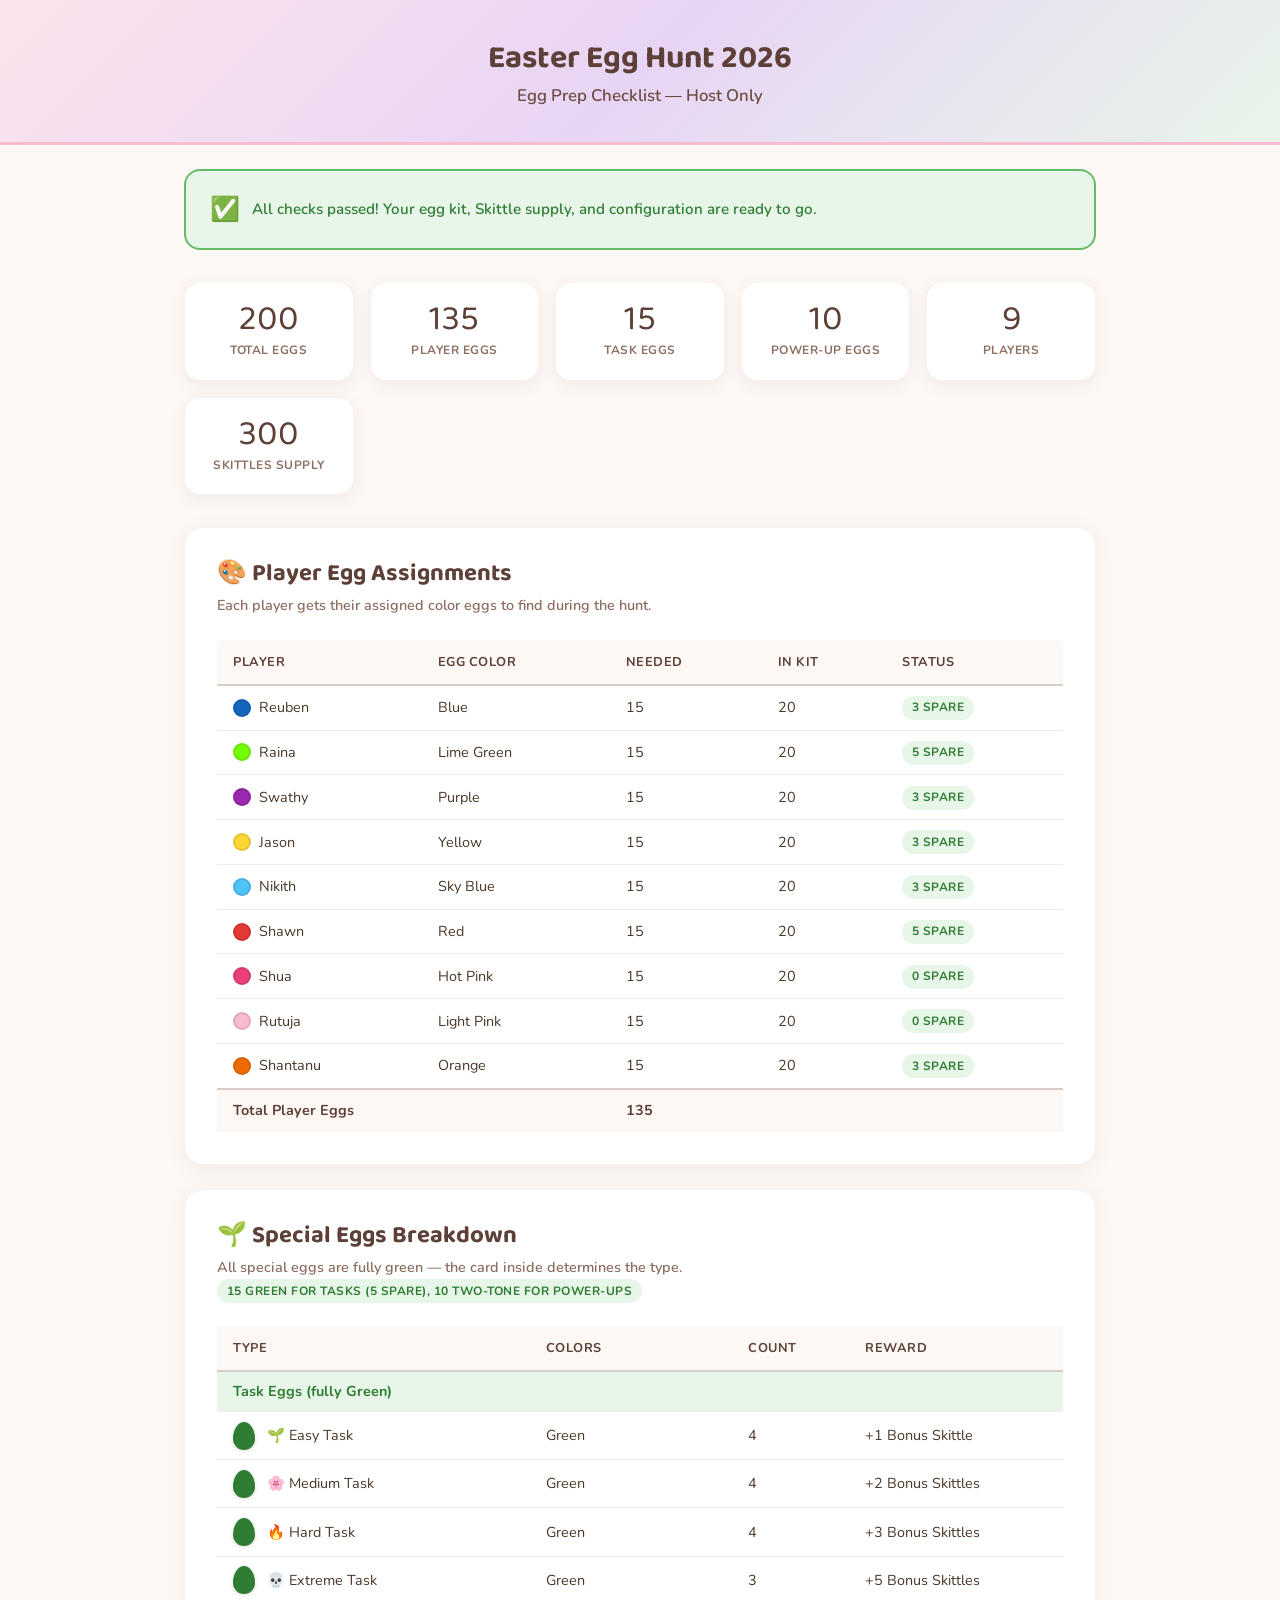
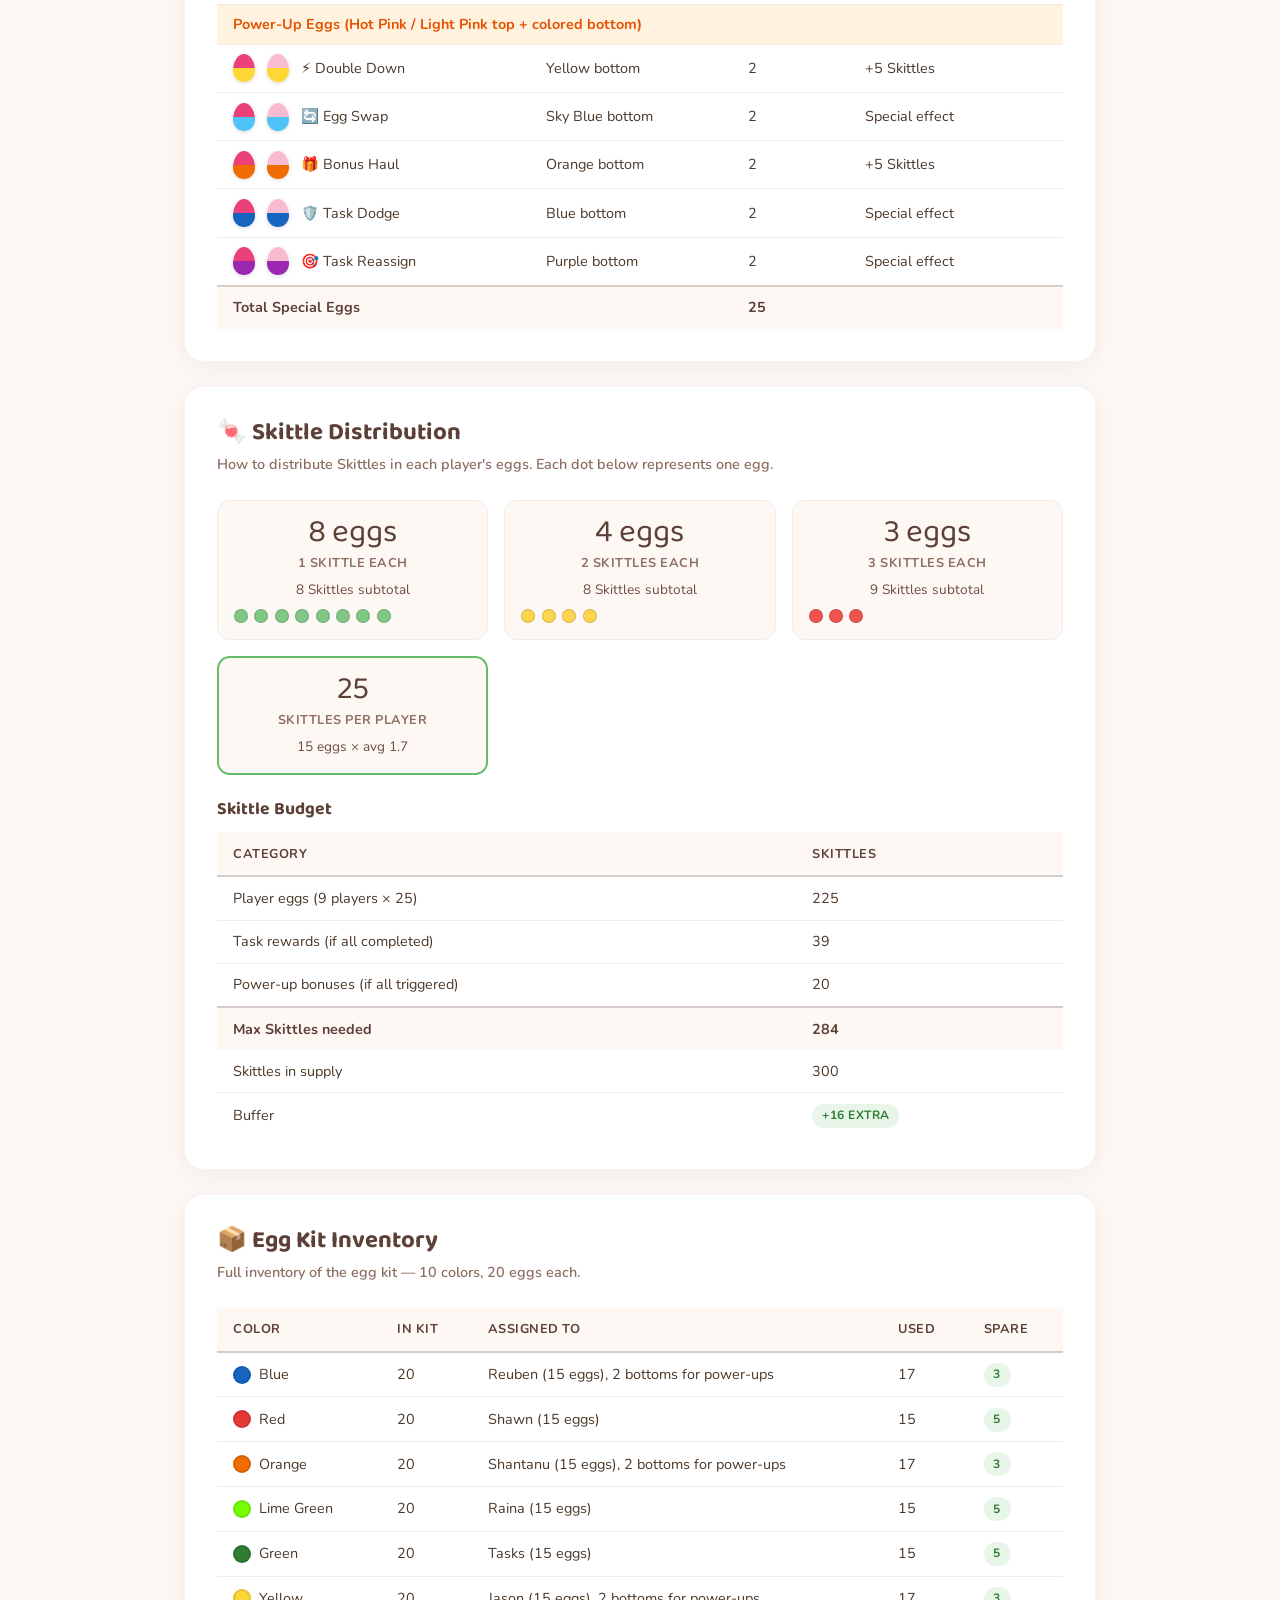
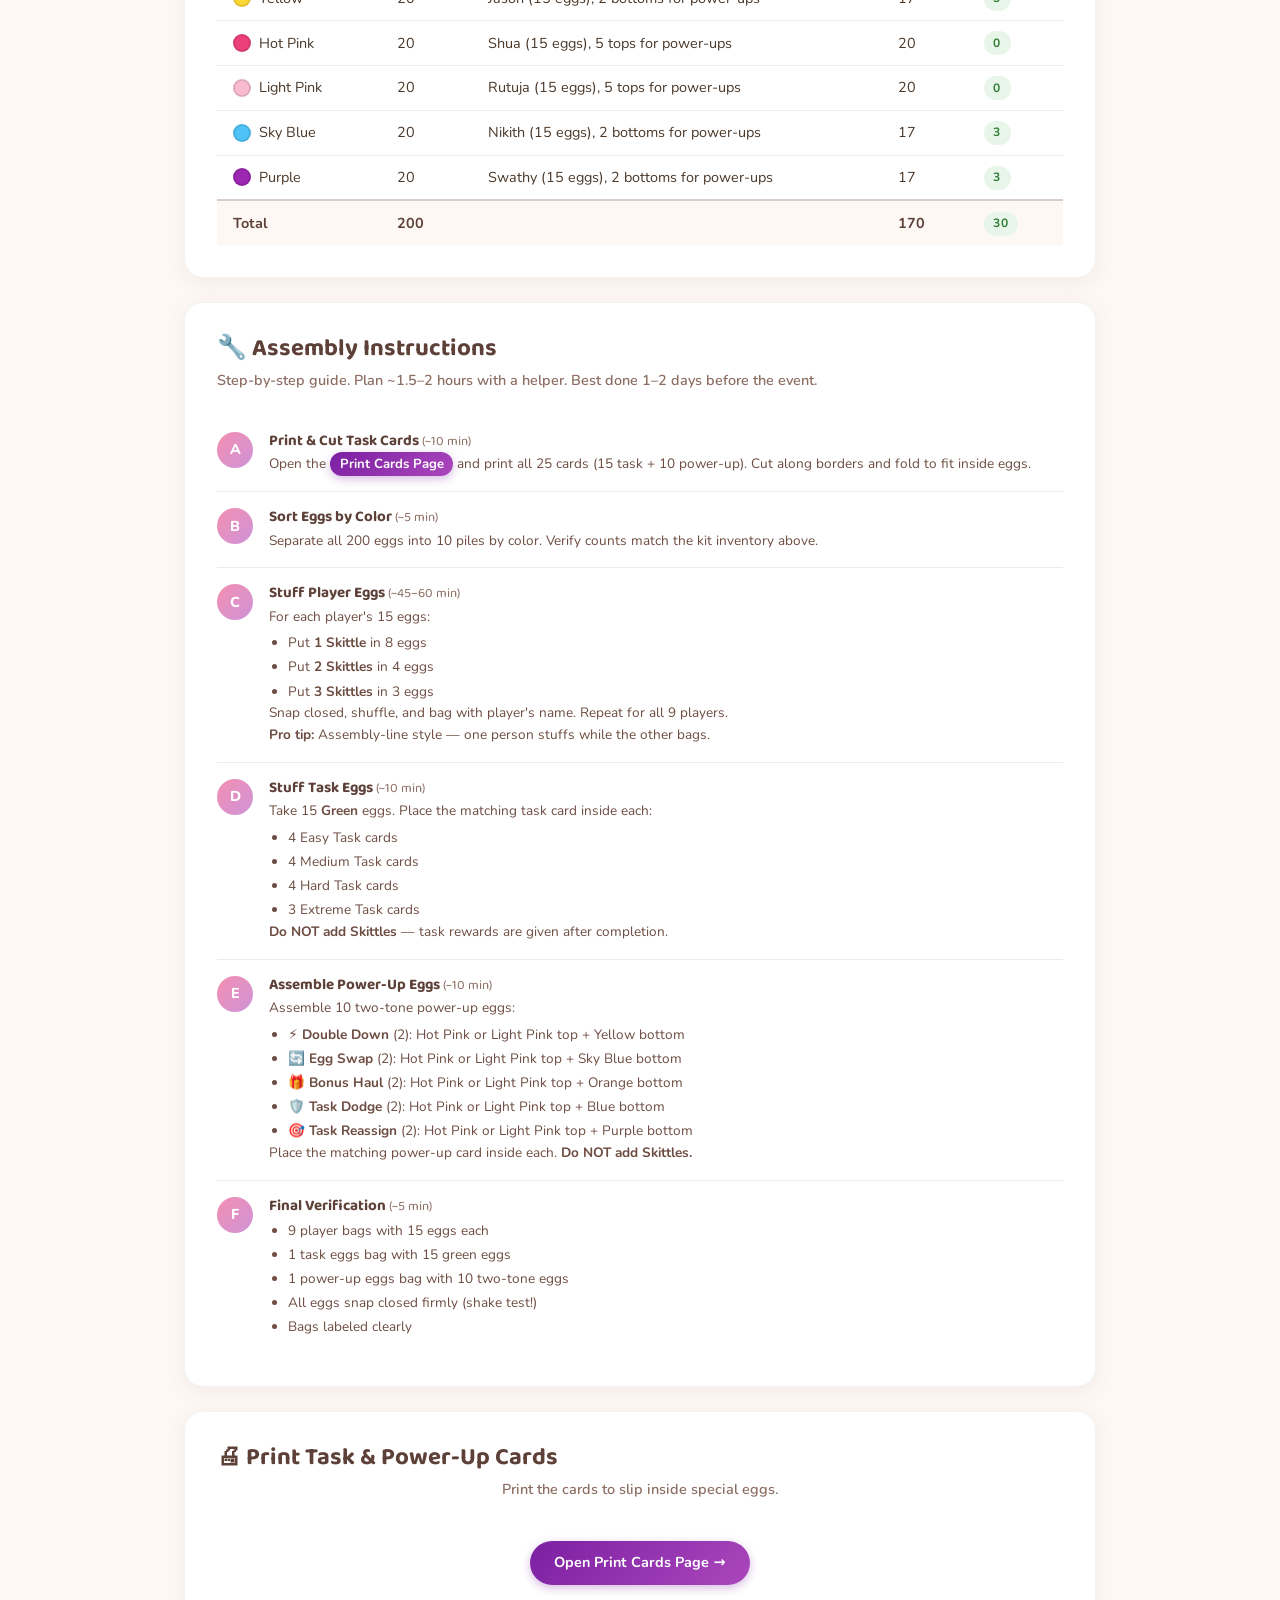
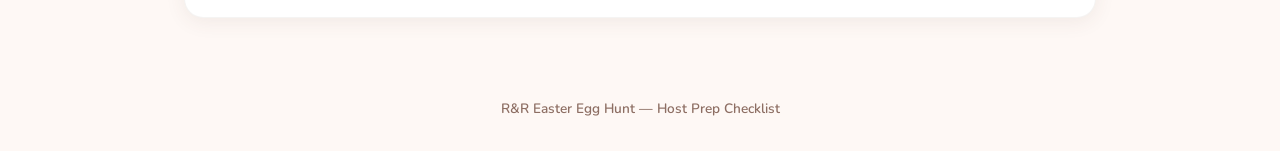
==== site/prep.html @ 6d147791 "Add config-driven prep page, update player colors, two-tone power-up eggs - New prep.html page (host" ====
<!DOCTYPE html>
<html lang="en">
<head>
    <meta charset="UTF-8">
    <meta name="viewport" content="width=device-width, initial-scale=1.0">
    <title>Easter Egg Hunt 2026 — Prep Checklist</title>
    <link rel="preconnect" href="https://fonts.googleapis.com">
    <link rel="preconnect" href="https://fonts.gstatic.com" crossorigin>
    <link href="https://fonts.googleapis.com/css2?family=Baloo+2:wght@400;500;600;700;800&family=Nunito:wght@400;600;700&display=swap" rel="stylesheet">
    <link rel="stylesheet" href="css/prep.css">
</head>
<body>

<!-- ===== HEADER ===== -->
<div class="prep-header">
    <h1 id="prepTitle">Easter Egg Hunt 2026</h1>
    <div class="subtitle">Egg Prep Checklist — Host Only</div>
</div>

<div class="prep-container">

    <!-- ===== VALIDATION ===== -->
    <div id="validationBanner" class="validation-banner validation-pass"></div>

    <!-- ===== STATS BAR ===== -->
    <div class="stats-bar" id="statsBar"></div>

    <!-- ===== PLAYER EGG ASSIGNMENTS ===== -->
    <div class="prep-section">
        <h2>&#127912; Player Egg Assignments</h2>
        <div class="section-desc">Each player gets their assigned color eggs to find during the hunt.</div>
        <table class="prep-table">
            <thead>
                <tr>
                    <th>Player</th>
                    <th>Egg Color</th>
                    <th>Needed</th>
                    <th>In Kit</th>
                    <th>Status</th>
                </tr>
            </thead>
            <tbody id="playerEggTable"></tbody>
        </table>
    </div>

    <!-- ===== SPECIAL EGG BREAKDOWN ===== -->
    <div class="prep-section">
        <h2>&#127793; Special Eggs Breakdown</h2>
        <div class="section-desc">All special eggs are fully green — the card inside determines the type. <span id="specialEggStatus"></span></div>
        <table class="prep-table">
            <thead>
                <tr>
                    <th>Type</th>
                    <th>Colors</th>
                    <th>Count</th>
                    <th>Reward</th>
                </tr>
            </thead>
            <tbody id="specialEggTable"></tbody>
        </table>
    </div>

    <!-- ===== SKITTLE DISTRIBUTION ===== -->
    <div class="prep-section">
        <h2>&#127852; Skittle Distribution</h2>
        <div class="section-desc">How to distribute Skittles in each player's eggs. Each dot below represents one egg.</div>

        <div class="dist-cards" id="skittleDistCards"></div>

        <h3 style="margin-top:1.5rem;font-size:1.1rem;color:#5d4037;">Skittle Budget</h3>
        <table class="prep-table" style="margin-top:0.75rem;">
            <thead>
                <tr>
                    <th>Category</th>
                    <th>Skittles</th>
                </tr>
            </thead>
            <tbody id="skittleSummary"></tbody>
        </table>
    </div>

    <!-- ===== KIT INVENTORY ===== -->
    <div class="prep-section">
        <h2>&#128230; Egg Kit Inventory</h2>
        <div class="section-desc">Full inventory of the egg kit — 10 colors, 20 eggs each.</div>
        <table class="prep-table">
            <thead>
                <tr>
                    <th>Color</th>
                    <th>In Kit</th>
                    <th>Assigned To</th>
                    <th>Used</th>
                    <th>Spare</th>
                </tr>
            </thead>
            <tbody id="kitInventoryTable"></tbody>
        </table>
    </div>

    <!-- ===== ASSEMBLY INSTRUCTIONS ===== -->
    <div class="prep-section">
        <h2>&#128295; Assembly Instructions</h2>
        <div class="section-desc">Step-by-step guide. Plan ~1.5–2 hours with a helper. Best done 1–2 days before the event.</div>
        <div id="assemblySteps"></div>
    </div>

    <!-- ===== PRINT CARDS LINK ===== -->
    <div class="prep-section" style="text-align:center;">
        <h2>&#128424; Print Task & Power-Up Cards</h2>
        <div class="section-desc">Print the cards to slip inside special eggs.</div>
        <a id="printPageLink" href="tasks-print.html" class="prep-link-btn btn-print">Open Print Cards Page &rarr;</a>
    </div>

</div>

<div class="prep-footer">
    R&R Easter Egg Hunt — Host Prep Checklist
</div>

<script src="js/config.js"></script>
<script src="js/prep.js"></script>

</body>
</html>
---- site/css/prep.css ----
/* ===== RESET & BASE ===== */
*, *::before, *::after { margin: 0; padding: 0; box-sizing: border-box; }

body {
    font-family: 'Nunito', 'Segoe UI', system-ui, -apple-system, sans-serif;
    background: #fef8f5;
    color: #4a3728;
    line-height: 1.6;
}

h1, h2, h3, h4 {
    font-family: 'Baloo 2', 'Nunito', cursive;
    line-height: 1.2;
}

/* ===== HEADER ===== */
.prep-header {
    background: linear-gradient(135deg, #fce4ec 0%, #e8d5f5 50%, #e8f5e9 100%);
    text-align: center;
    padding: 2.5rem 1.5rem 2rem;
    border-bottom: 3px solid #f8bbd0;
}

.prep-header h1 {
    font-size: 2rem;
    color: #5d4037;
    margin-bottom: 0.3rem;
}

.prep-header .subtitle {
    color: #6d4c41;
    font-size: 1.05rem;
    font-weight: 600;
}

/* ===== MAIN CONTAINER ===== */
.prep-container {
    max-width: 960px;
    margin: 0 auto;
    padding: 1.5rem;
}

/* ===== VALIDATION BANNER ===== */
.validation-banner {
    border-radius: 1rem;
    padding: 1.2rem 1.5rem;
    margin-bottom: 2rem;
    font-weight: 600;
    font-size: 0.95rem;
    display: flex;
    align-items: center;
    gap: 0.75rem;
}

.validation-banner .icon {
    font-size: 1.5rem;
    flex-shrink: 0;
}

.validation-pass {
    background: #e8f5e9;
    border: 2px solid #66bb6a;
    color: #2e7d32;
}

.validation-fail {
    background: #fbe9e7;
    border: 2px solid #ef5350;
    color: #c62828;
}

.validation-errors {
    margin-top: 0.5rem;
    font-weight: 400;
    font-size: 0.88rem;
}

.validation-errors li {
    margin-left: 1.5rem;
    margin-top: 0.25rem;
}

/* ===== SECTION CARDS ===== */
.prep-section {
    background: white;
    border-radius: 1.2rem;
    padding: 2rem;
    margin-bottom: 1.5rem;
    box-shadow: 0 4px 20px rgba(93, 64, 55, 0.08);
    border: 1px solid rgba(93, 64, 55, 0.06);
}

.prep-section h2 {
    font-size: 1.5rem;
    color: #5d4037;
    margin-bottom: 0.3rem;
    display: flex;
    align-items: center;
    gap: 0.5rem;
}

.prep-section .section-desc {
    color: #8d6e63;
    font-size: 0.9rem;
    margin-bottom: 1.5rem;
    font-weight: 600;
}

/* ===== TABLES ===== */
.prep-table {
    width: 100%;
    border-collapse: collapse;
    font-size: 0.9rem;
}

.prep-table th {
    background: #fef8f5;
    font-weight: 700;
    text-align: left;
    padding: 0.7rem 1rem;
    color: #5d4037;
    border-bottom: 2px solid #d7ccc8;
    font-size: 0.8rem;
    text-transform: uppercase;
    letter-spacing: 0.5px;
}

.prep-table td {
    padding: 0.6rem 1rem;
    border-bottom: 1px solid #f0ebe7;
    vertical-align: middle;
}

.prep-table tr:last-child td {
    border-bottom: none;
}

.prep-table .total-row td {
    font-weight: 700;
    border-top: 2px solid #d7ccc8;
    border-bottom: none;
    background: #fef8f5;
    color: #5d4037;
}

/* ===== COLOR SWATCH ===== */
.color-swatch {
    display: inline-block;
    width: 18px;
    height: 18px;
    border-radius: 50%;
    vertical-align: middle;
    margin-right: 0.5rem;
    border: 2px solid rgba(0, 0, 0, 0.1);
    flex-shrink: 0;
}

.color-cell {
    display: flex;
    align-items: center;
}

/* ===== STATUS BADGES ===== */
.badge {
    display: inline-block;
    padding: 0.15rem 0.6rem;
    border-radius: 1rem;
    font-size: 0.75rem;
    font-weight: 700;
    text-transform: uppercase;
    letter-spacing: 0.5px;
}

.badge-ok {
    background: #e8f5e9;
    color: #2e7d32;
}

.badge-warn {
    background: #fff3e0;
    color: #e65100;
}

.badge-error {
    background: #fbe9e7;
    color: #c62828;
}

/* ===== SKITTLE DISTRIBUTION VISUAL ===== */
.skittle-visual {
    display: flex;
    gap: 0.4rem;
    flex-wrap: wrap;
    margin-top: 0.5rem;
}

.skittle-dot {
    width: 14px;
    height: 14px;
    border-radius: 50%;
    display: inline-block;
    border: 1px solid rgba(0, 0, 0, 0.15);
}

.skittle-1 { background: #81c784; }
.skittle-2 { background: #ffd54f; }
.skittle-3 { background: #ef5350; }

/* ===== DISTRIBUTION CARDS ===== */
.dist-cards {
    display: grid;
    grid-template-columns: repeat(auto-fit, minmax(200px, 1fr));
    gap: 1rem;
    margin-top: 1rem;
}

.dist-card {
    background: #fef8f5;
    border-radius: 0.8rem;
    padding: 1rem;
    text-align: center;
    border: 1px solid #f0ebe7;
}

.dist-card .dist-count {
    font-family: 'Baloo 2', cursive;
    font-size: 2rem;
    color: #5d4037;
    line-height: 1;
}

.dist-card .dist-label {
    font-size: 0.8rem;
    font-weight: 700;
    color: #8d6e63;
    text-transform: uppercase;
    letter-spacing: 0.5px;
    margin-top: 0.3rem;
}

.dist-card .dist-detail {
    font-size: 0.85rem;
    color: #6d4c41;
    margin-top: 0.3rem;
}

/* ===== SPECIAL EGG TYPE VISUAL ===== */
.special-type-row {
    display: flex;
    align-items: center;
    gap: 0.75rem;
}

.mini-egg {
    width: 22px;
    height: 28px;
    border-radius: 50% 50% 50% 50% / 60% 60% 40% 40%;
    flex-shrink: 0;
    box-shadow: 0 1px 4px rgba(0, 0, 0, 0.15);
}

/* ===== ASSEMBLY STEPS ===== */
.assembly-step {
    display: flex;
    gap: 1rem;
    padding: 1rem 0;
    border-bottom: 1px solid #f0ebe7;
}

.assembly-step:last-child {
    border-bottom: none;
}

.step-badge {
    flex-shrink: 0;
    width: 36px;
    height: 36px;
    border-radius: 50%;
    background: linear-gradient(135deg, #f48fb1, #ce93d8);
    color: white;
    font-weight: 800;
    font-size: 0.9rem;
    display: flex;
    align-items: center;
    justify-content: center;
}

.step-content h4 {
    font-size: 0.95rem;
    color: #5d4037;
    margin-bottom: 0.2rem;
}

.step-content p {
    font-size: 0.85rem;
    color: #6d4c41;
}

.step-content ul {
    margin-top: 0.3rem;
    padding-left: 1.2rem;
    font-size: 0.85rem;
    color: #6d4c41;
}

.step-content ul li {
    margin-top: 0.15rem;
}

/* ===== LINK BUTTONS ===== */
.prep-link-btn {
    display: inline-block;
    padding: 0.65rem 1.5rem;
    border-radius: 2rem;
    font-weight: 700;
    font-size: 0.9rem;
    text-decoration: none;
    transition: all 0.2s ease;
    margin-top: 1rem;
}

.prep-link-btn:hover {
    transform: translateY(-2px);
}

.btn-print {
    background: linear-gradient(135deg, #7b1fa2, #ab47bc);
    color: white;
    box-shadow: 0 3px 10px rgba(123, 31, 162, 0.3);
}

.btn-print:hover {
    box-shadow: 0 5px 15px rgba(123, 31, 162, 0.45);
}

/* ===== SUMMARY STATS BAR ===== */
.stats-bar {
    display: grid;
    grid-template-columns: repeat(auto-fit, minmax(140px, 1fr));
    gap: 1rem;
    margin-bottom: 2rem;
}

.stat-card {
    background: white;
    border-radius: 1rem;
    padding: 1.2rem;
    text-align: center;
    box-shadow: 0 4px 16px rgba(93, 64, 55, 0.08);
    border: 1px solid rgba(93, 64, 55, 0.06);
}

.stat-card .stat-value {
    font-family: 'Baloo 2', cursive;
    font-size: 2.2rem;
    color: #5d4037;
    line-height: 1;
}

.stat-card .stat-label {
    font-size: 0.75rem;
    font-weight: 700;
    color: #8d6e63;
    text-transform: uppercase;
    letter-spacing: 0.5px;
    margin-top: 0.25rem;
}

/* ===== PLAYER EGG ASSIGNMENT ===== */
.player-assign-row {
    display: flex;
    align-items: center;
    gap: 0.75rem;
}

.player-assign-row .color-swatch {
    width: 24px;
    height: 24px;
}

/* ===== FOOTER ===== */
.prep-footer {
    text-align: center;
    padding: 2rem 1.5rem;
    color: #8d6e63;
    font-size: 0.85rem;
    font-weight: 600;
}

/* ===== RESPONSIVE ===== */
@media (max-width: 640px) {
    .prep-container {
        padding: 1rem;
    }

    .prep-section {
        padding: 1.2rem;
    }

    .prep-table {
        font-size: 0.82rem;
    }

    .prep-table th,
    .prep-table td {
        padding: 0.5rem 0.6rem;
    }

    .stats-bar {
        grid-template-columns: repeat(2, 1fr);
    }

    .dist-cards {
        grid-template-columns: 1fr;
    }
}
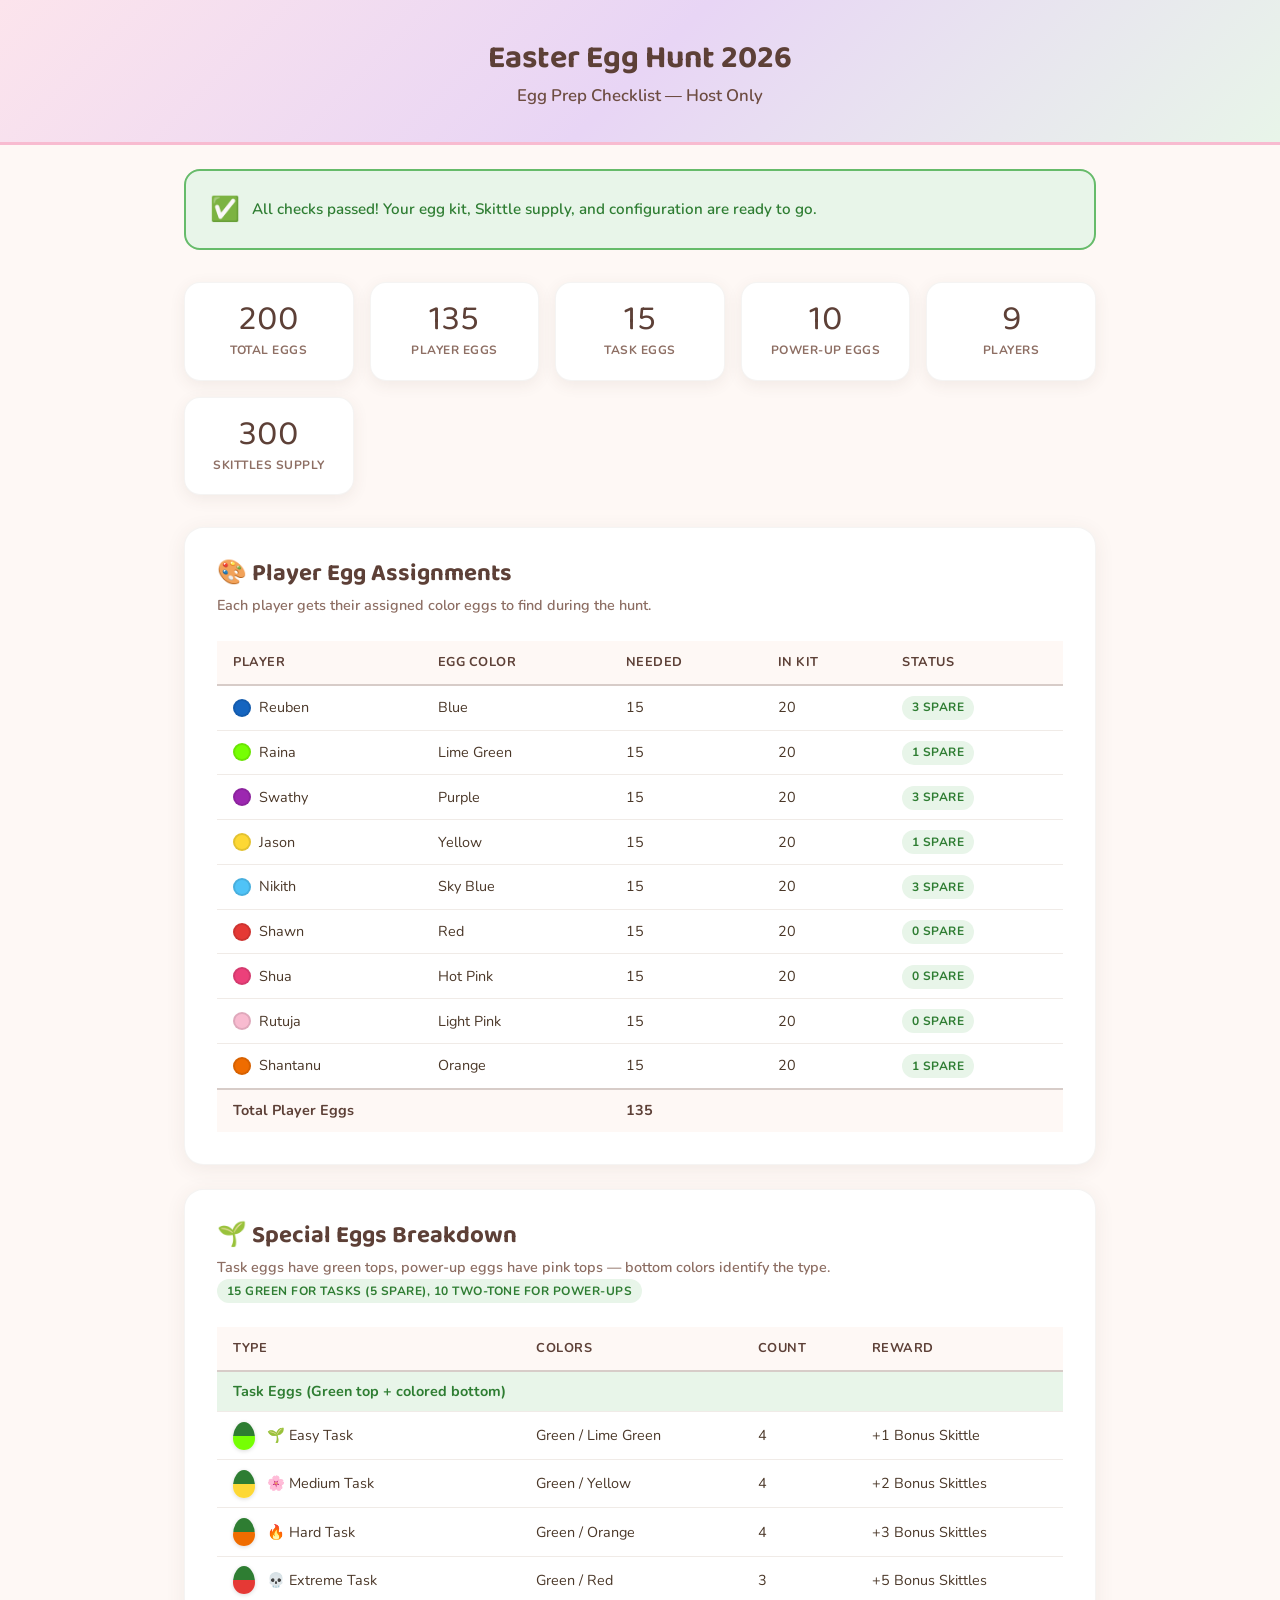
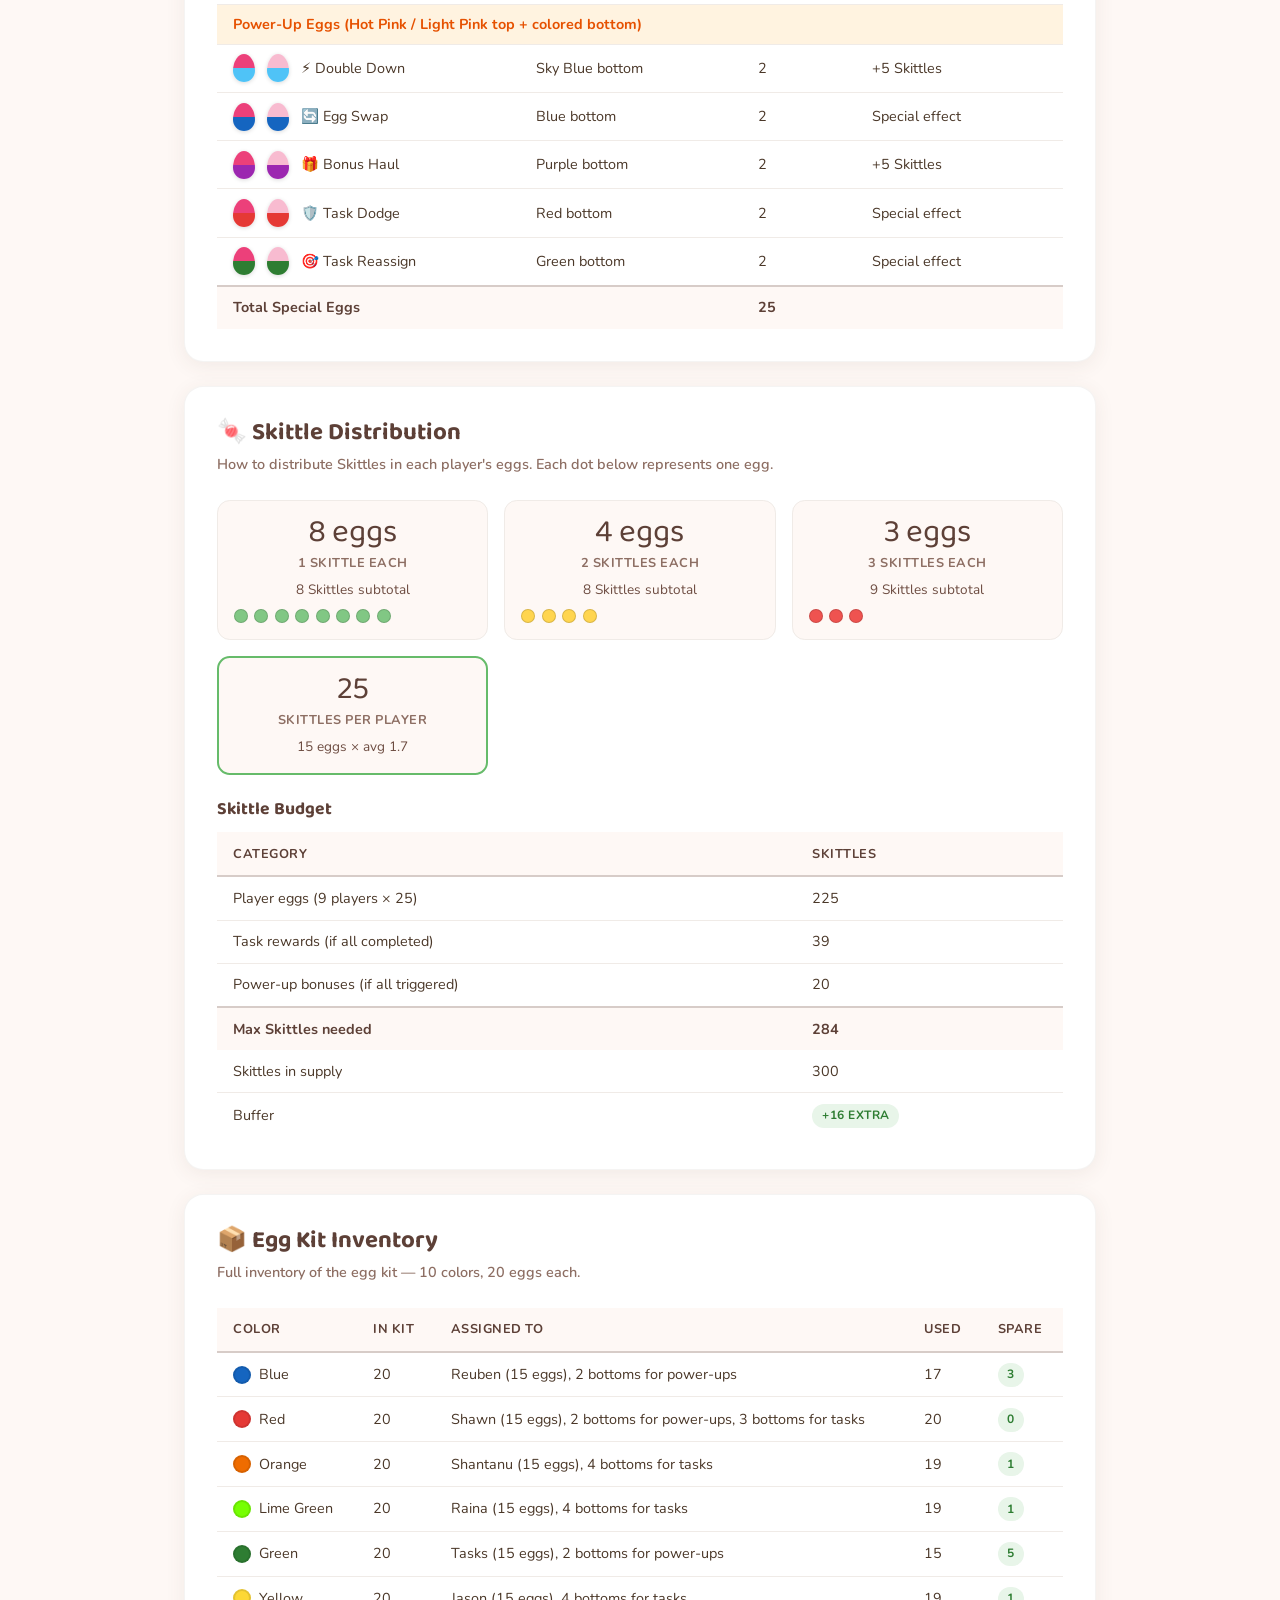
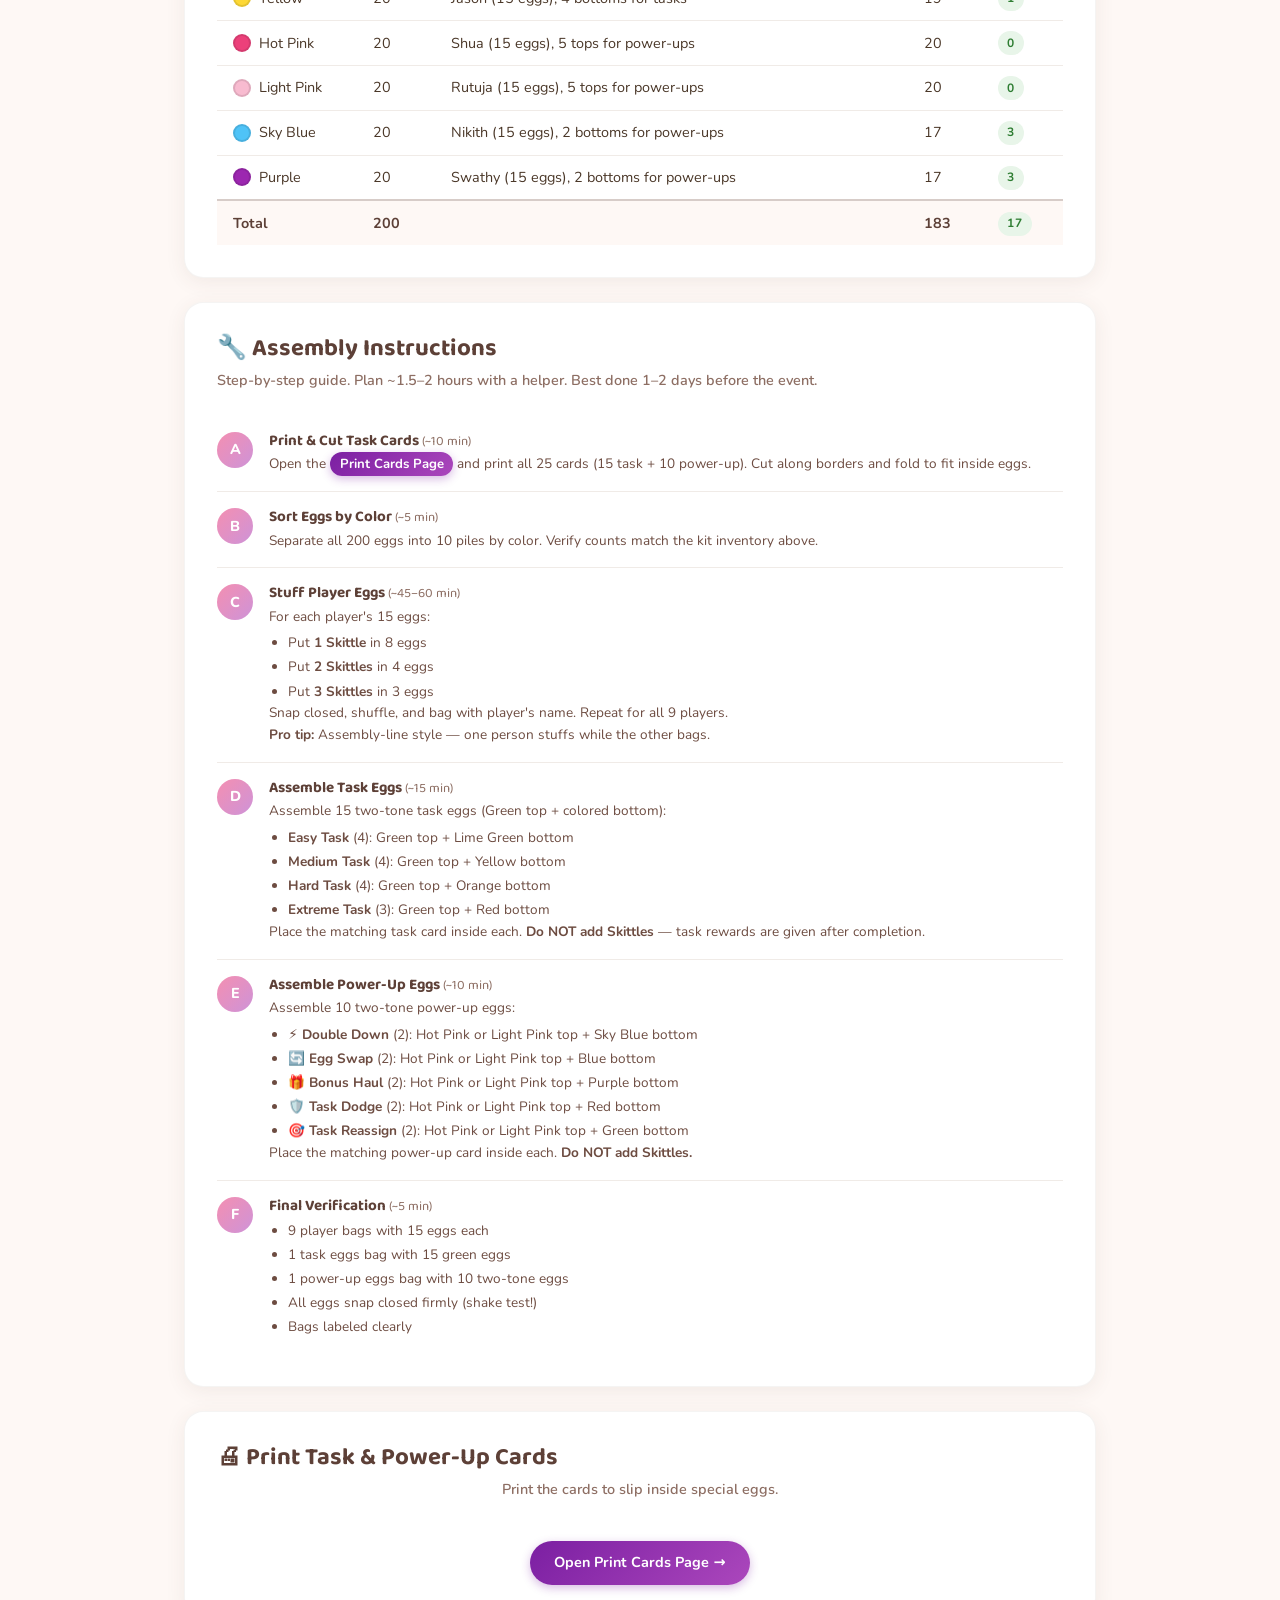
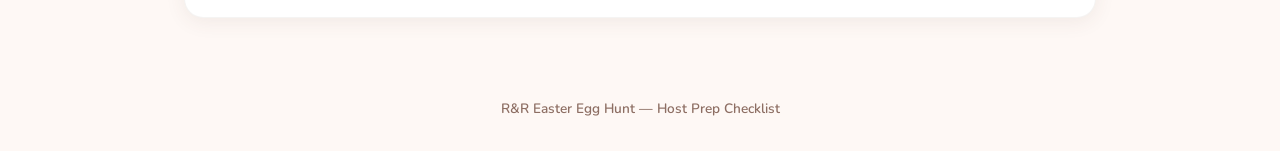
==== commit bfcb4e72: "Two-tone special eggs, grid guide with skittle dots, dev server script - Task eggs: green top + colo" ====
--- a/site/prep.html
+++ b/site/prep.html
@@ -46,7 +46,7 @@
     <!-- ===== SPECIAL EGG BREAKDOWN ===== -->
     <div class="prep-section">
         <h2>&#127793; Special Eggs Breakdown</h2>
-        <div class="section-desc">All special eggs are fully green — the card inside determines the type. <span id="specialEggStatus"></span></div>
+        <div class="section-desc">Task eggs have green tops, power-up eggs have pink tops — bottom colors identify the type. <span id="specialEggStatus"></span></div>
         <table class="prep-table">
             <thead>
                 <tr>
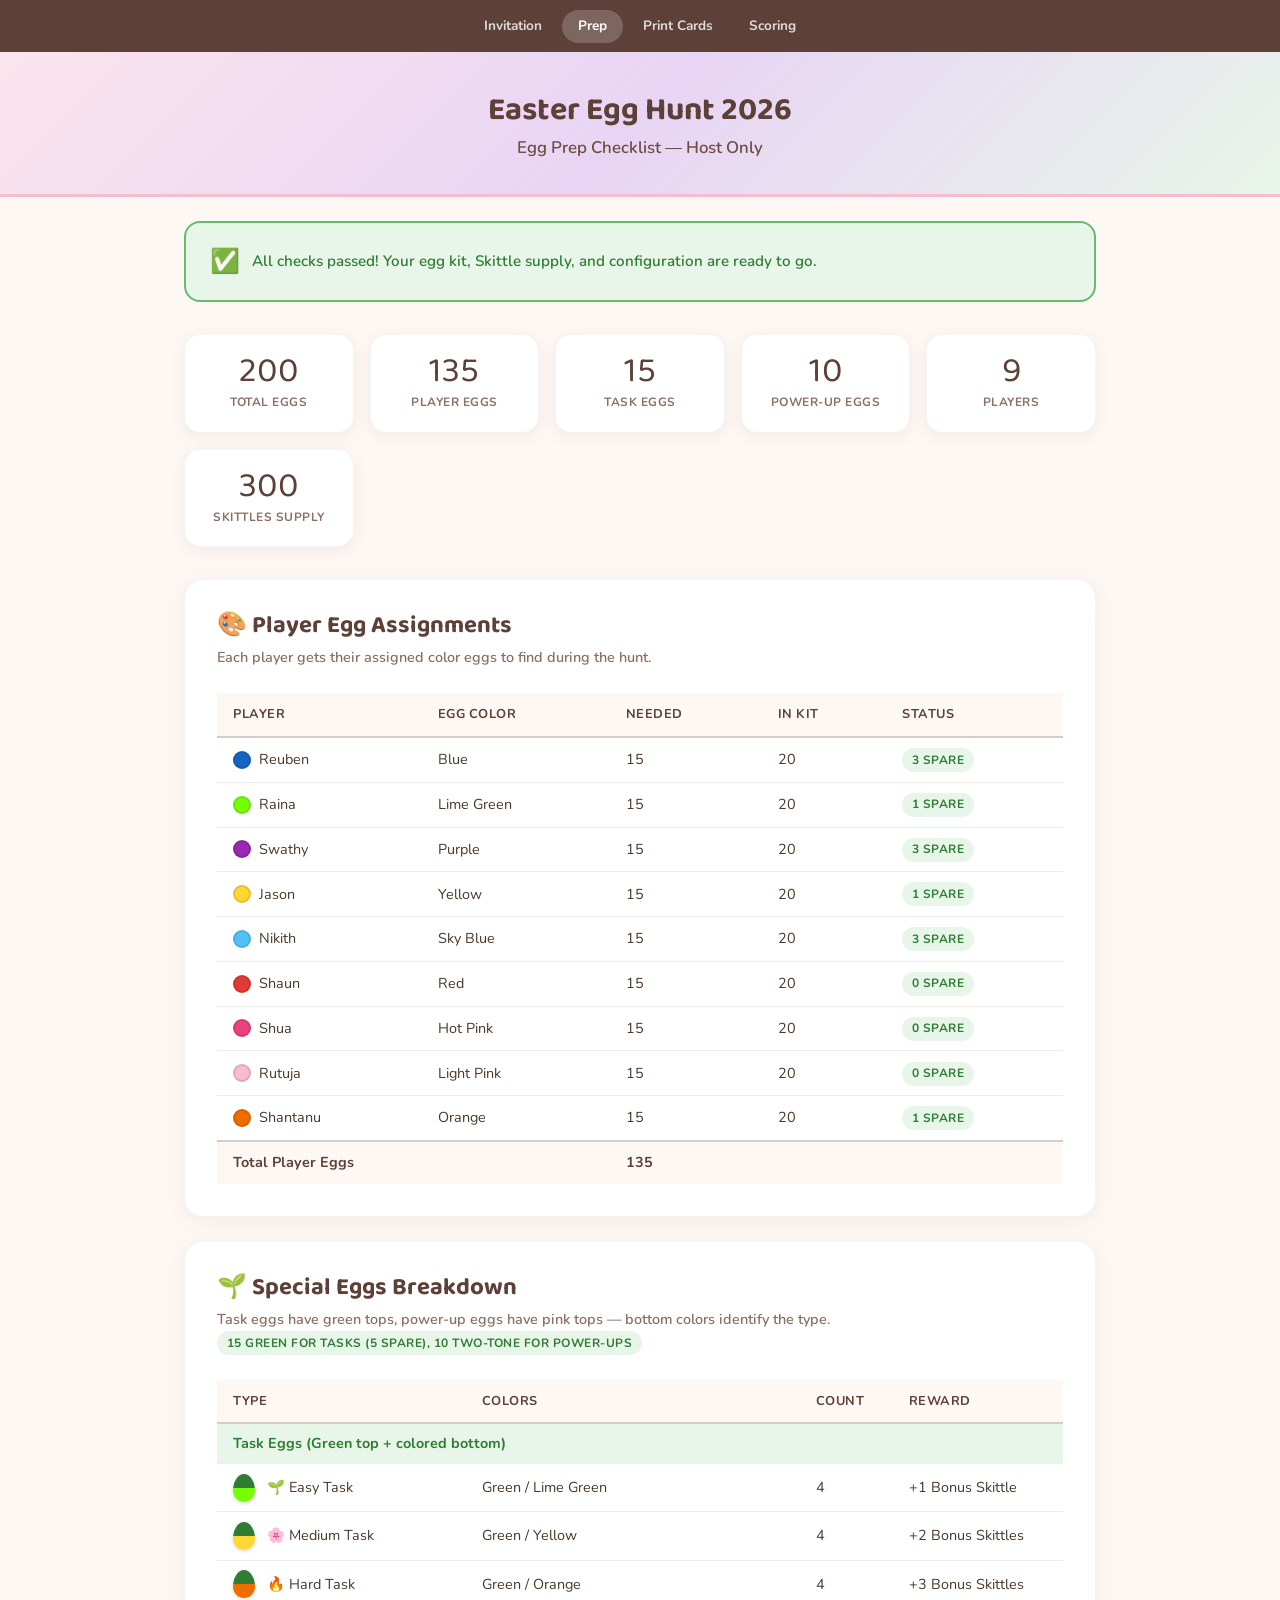
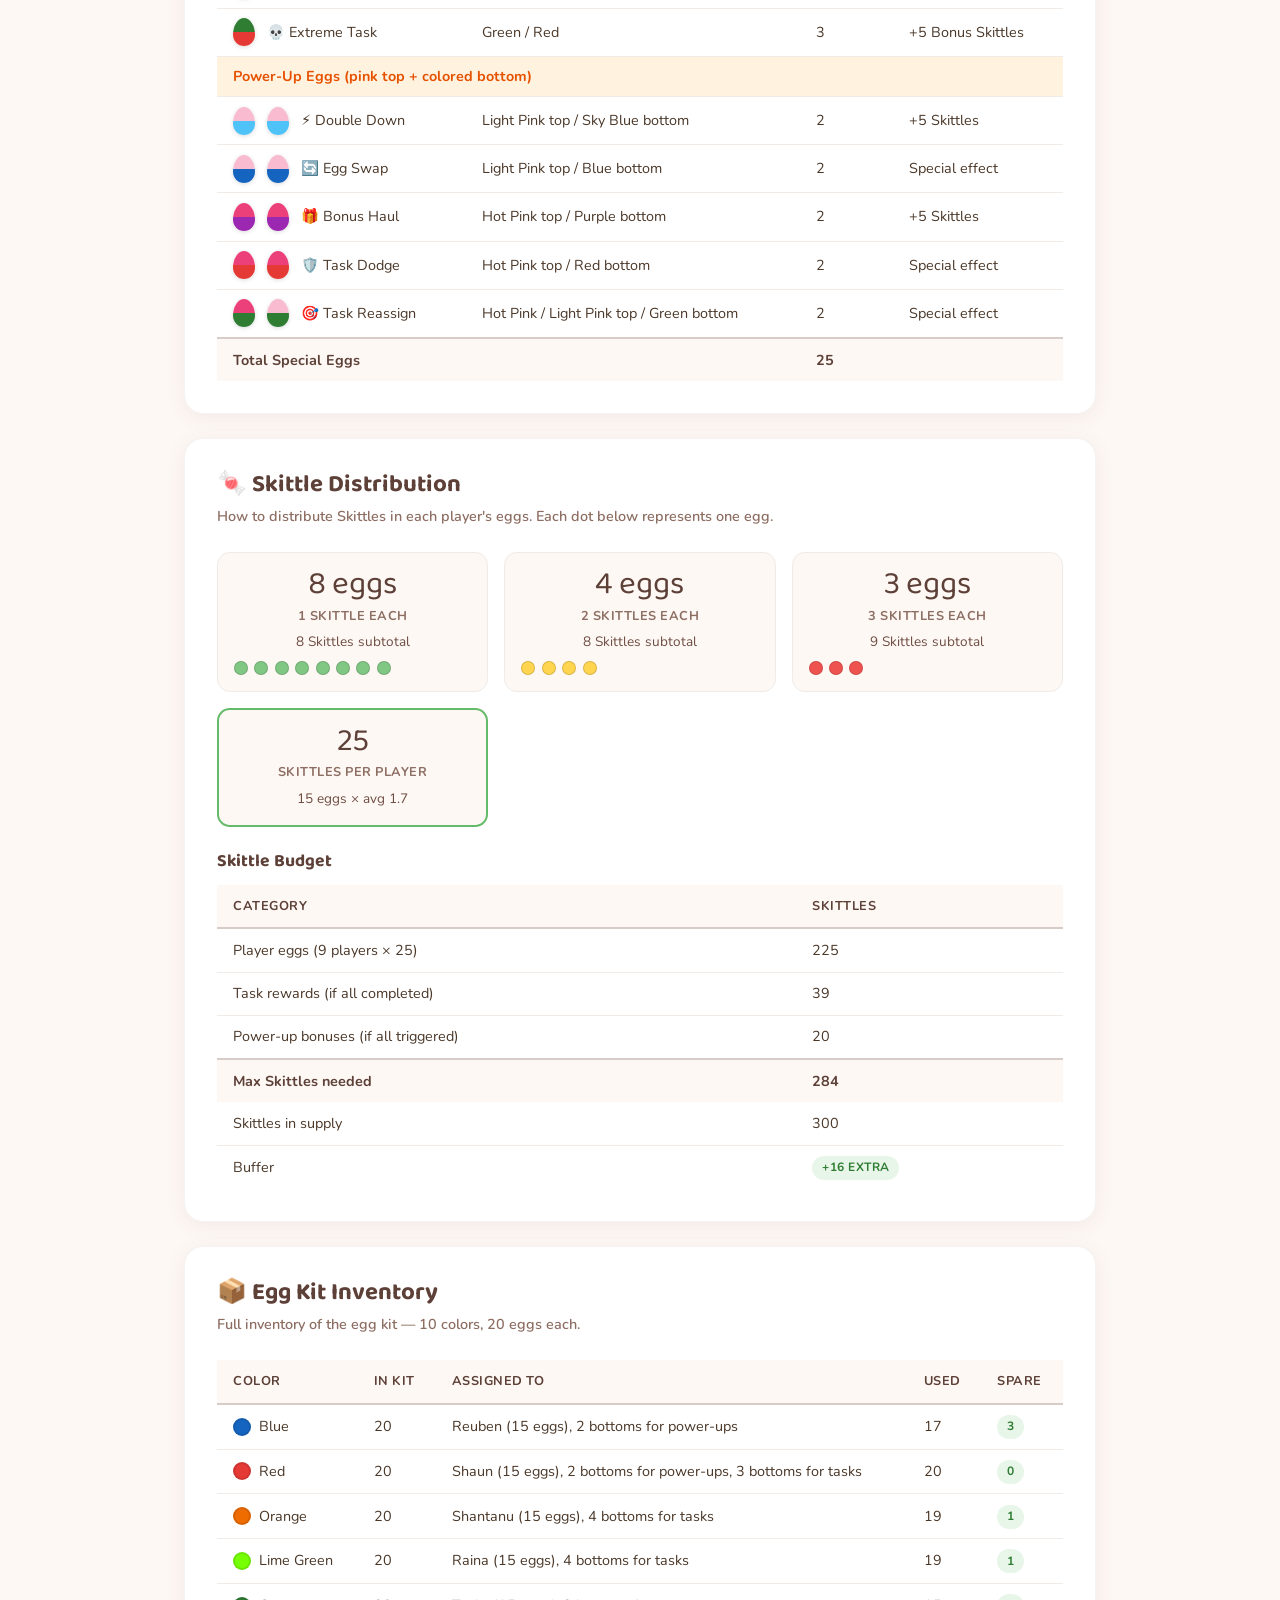
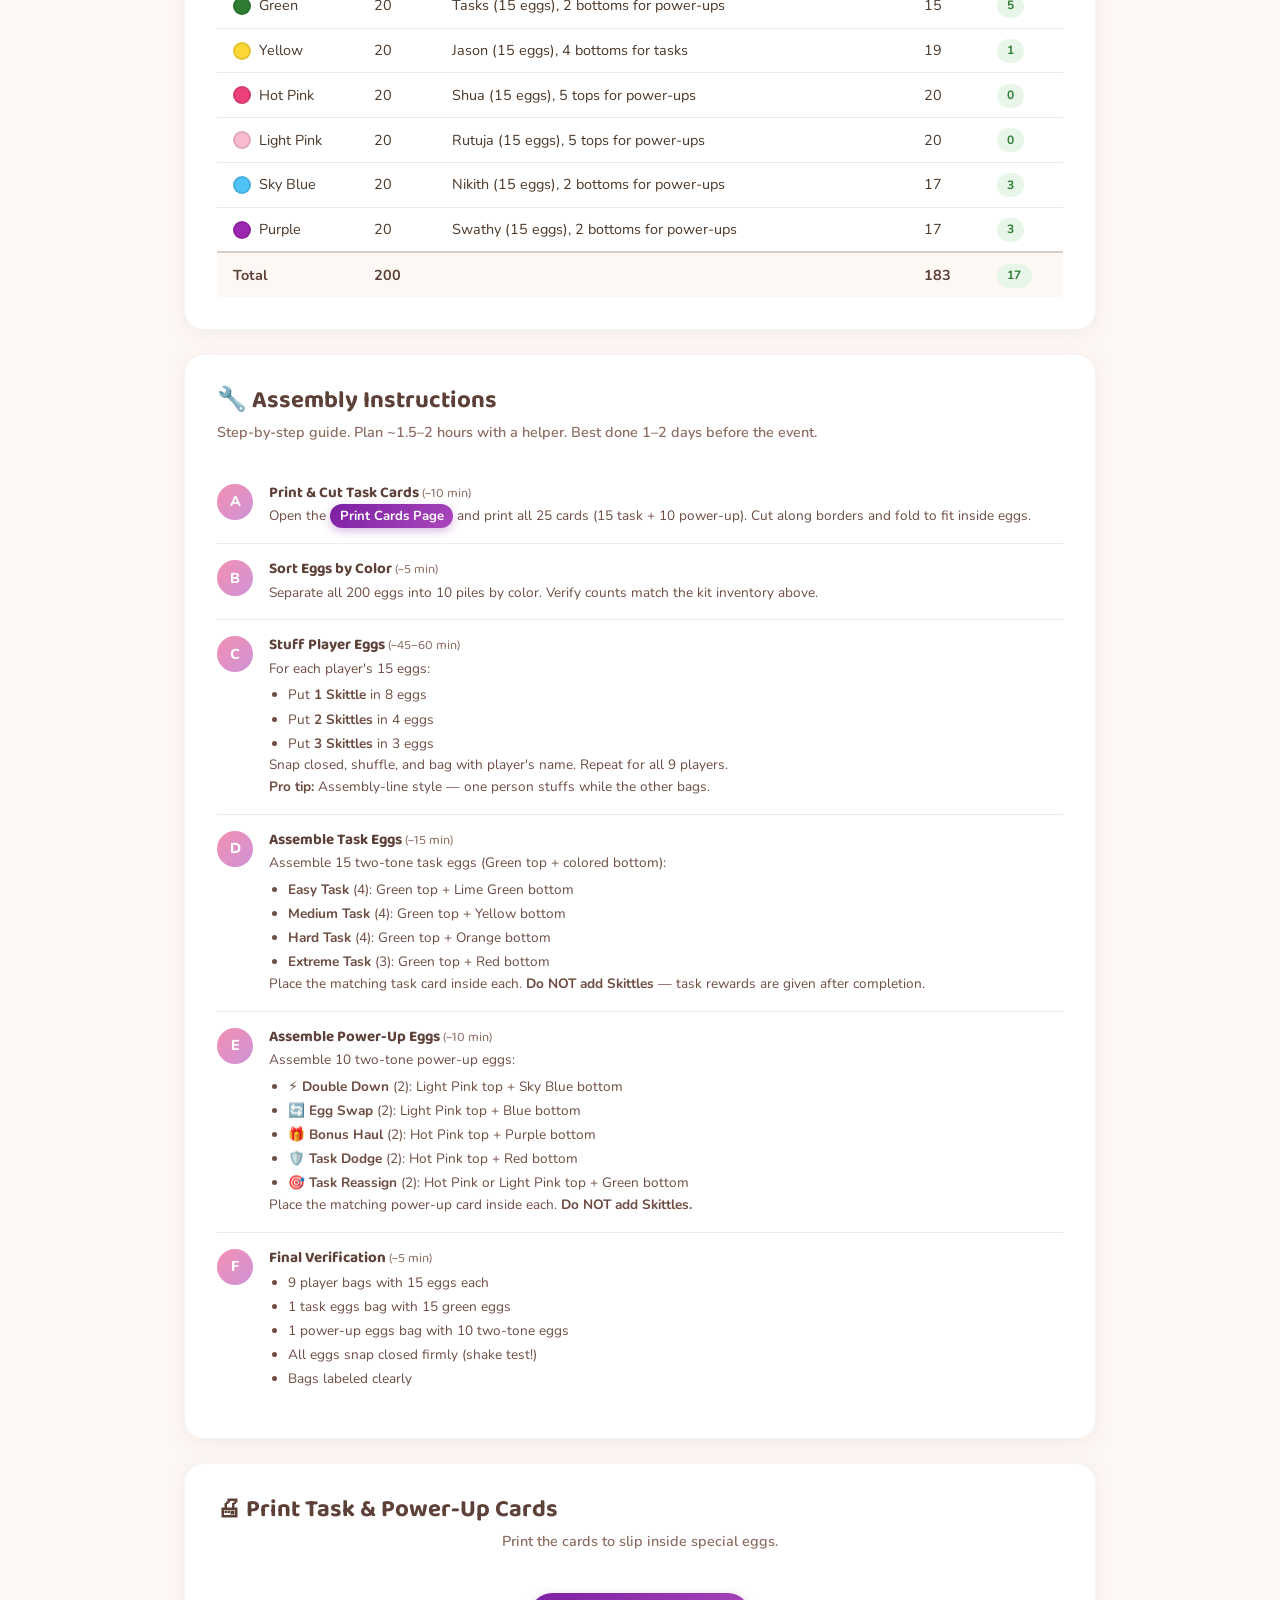
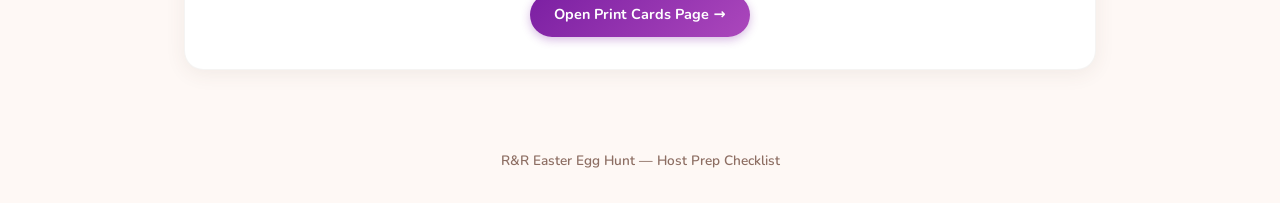
==== commit 082ec499: "Add nav bar to prep page, support multi-color power-up egg tops Add navigation bar to prep page link" ====
--- a/site/prep.html
+++ b/site/prep.html
@@ -10,6 +10,14 @@
     <link rel="stylesheet" href="css/prep.css">
 </head>
 <body>
+
+<!-- ===== NAV ===== -->
+<nav class="prep-nav">
+    <a href="index.html">Invitation</a>
+    <a href="prep.html" class="active">Prep</a>
+    <a href="tasks-print.html">Print Cards</a>
+    <a href="scoring.html">Scoring</a>
+</nav>
 
 <!-- ===== HEADER ===== -->
 <div class="prep-header">
--- a/site/css/prep.css
+++ b/site/css/prep.css
@@ -11,6 +11,36 @@
 h1, h2, h3, h4 {
     font-family: 'Baloo 2', 'Nunito', cursive;
     line-height: 1.2;
+}
+
+/* ===== NAV ===== */
+.prep-nav {
+    display: flex;
+    justify-content: center;
+    gap: 0.25rem;
+    background: #5d4037;
+    padding: 0.6rem 1rem;
+    flex-wrap: wrap;
+}
+
+.prep-nav a {
+    color: rgba(255, 255, 255, 0.8);
+    text-decoration: none;
+    font-weight: 700;
+    font-size: 0.85rem;
+    padding: 0.35rem 1rem;
+    border-radius: 2rem;
+    transition: all 0.2s ease;
+}
+
+.prep-nav a:hover {
+    background: rgba(255, 255, 255, 0.15);
+    color: white;
+}
+
+.prep-nav a.active {
+    background: rgba(255, 255, 255, 0.2);
+    color: white;
 }
 
 /* ===== HEADER ===== */
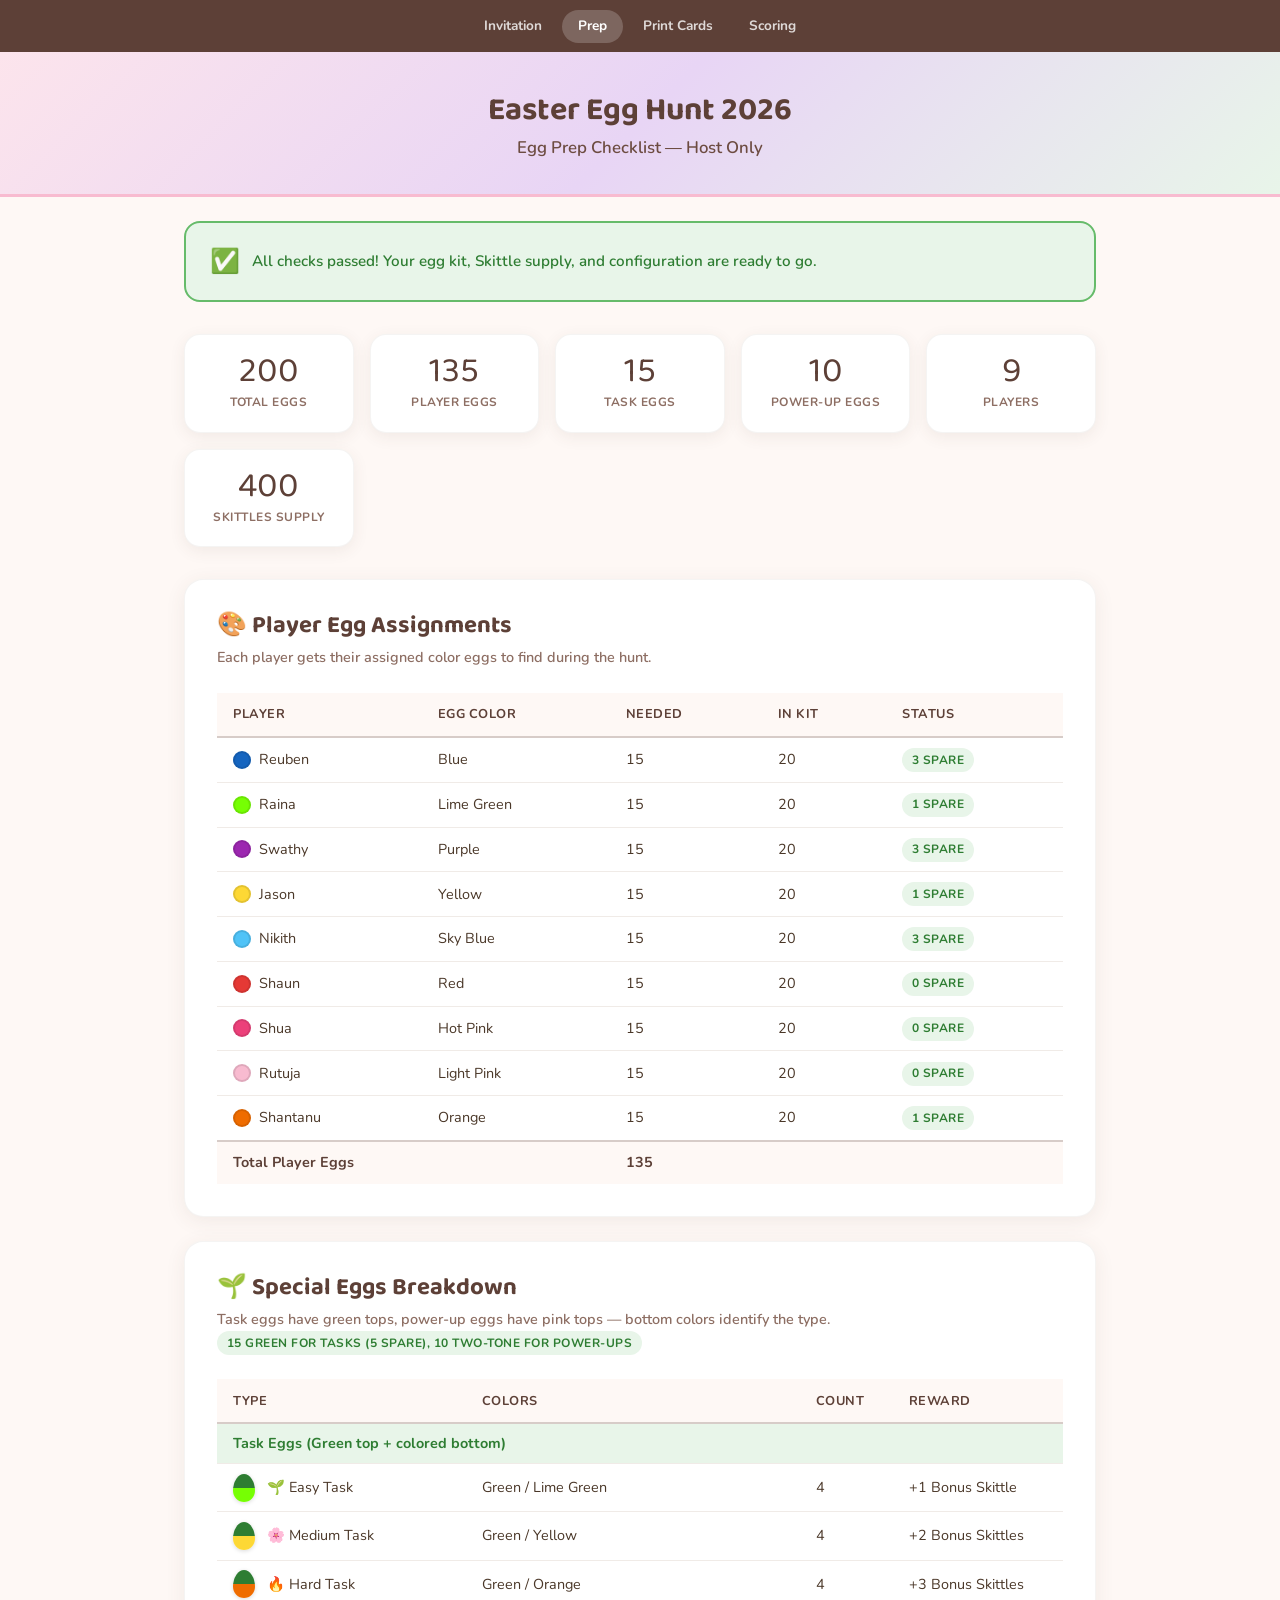
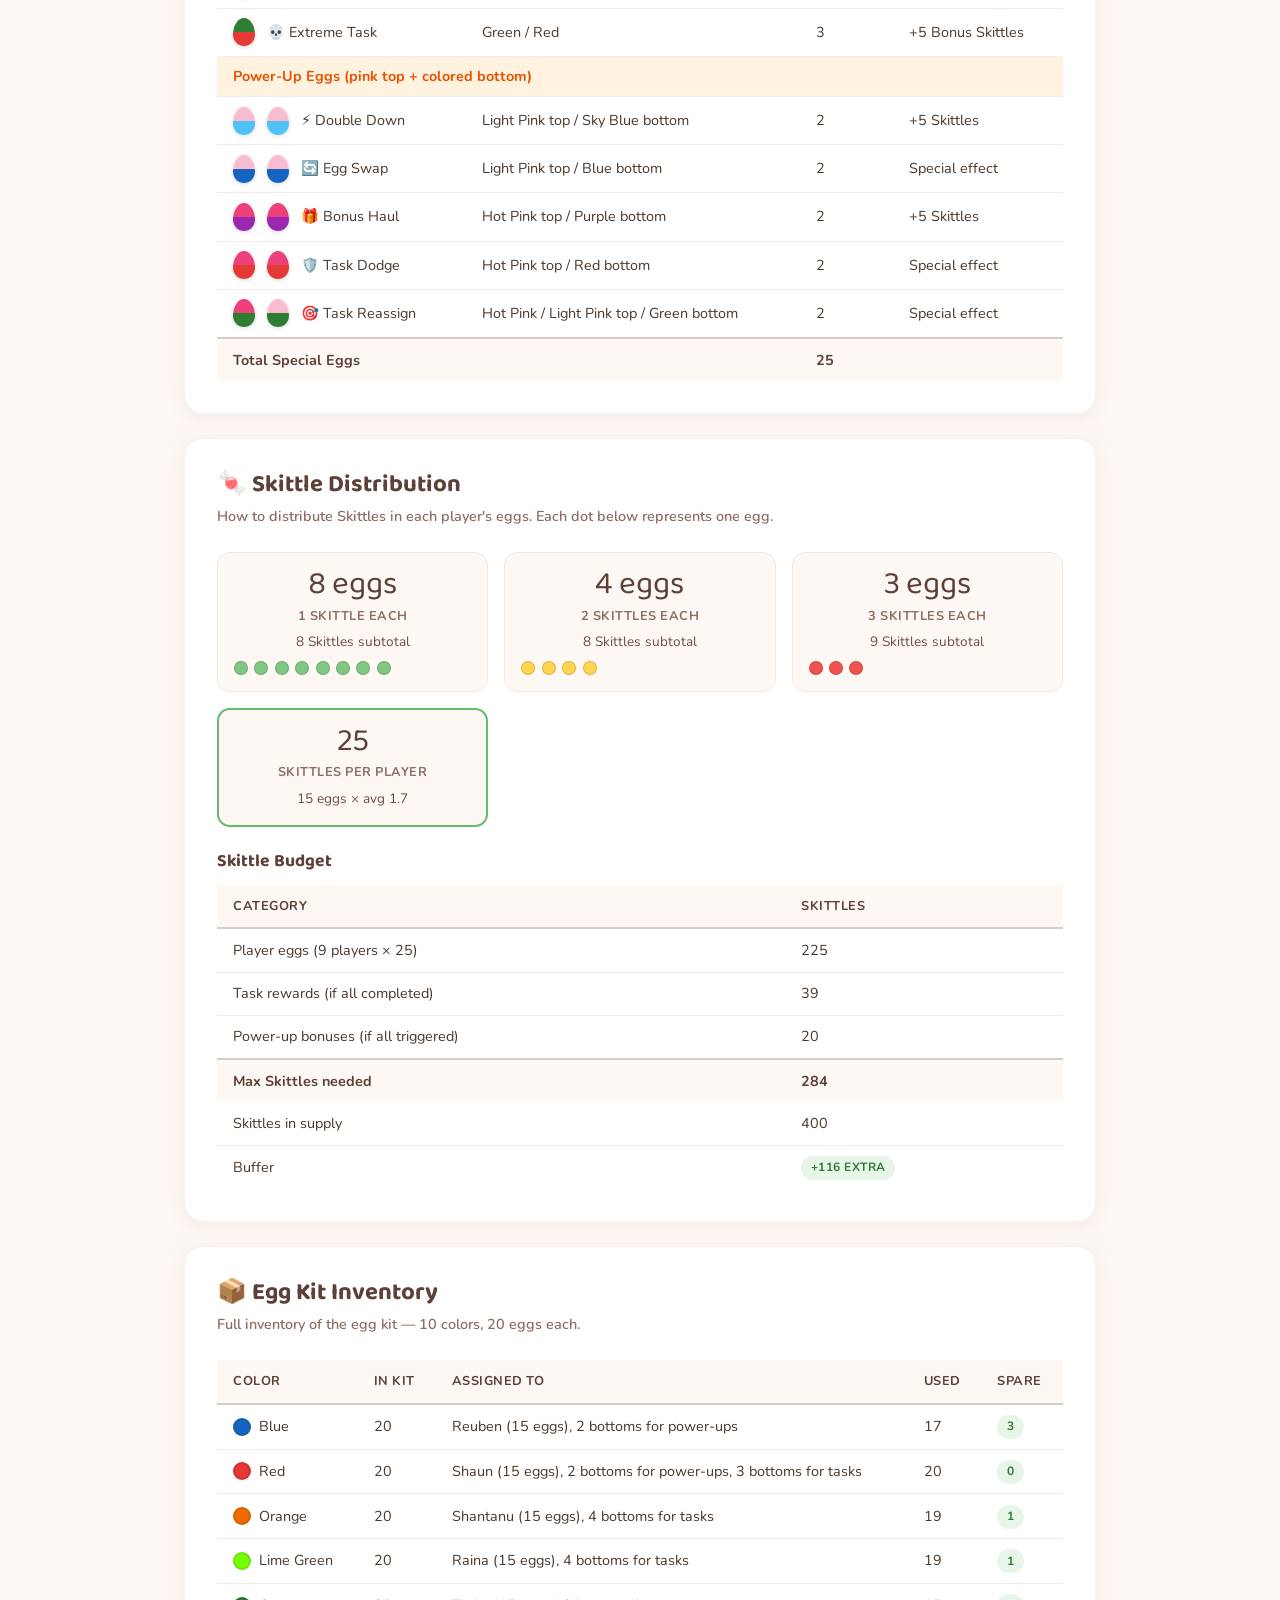
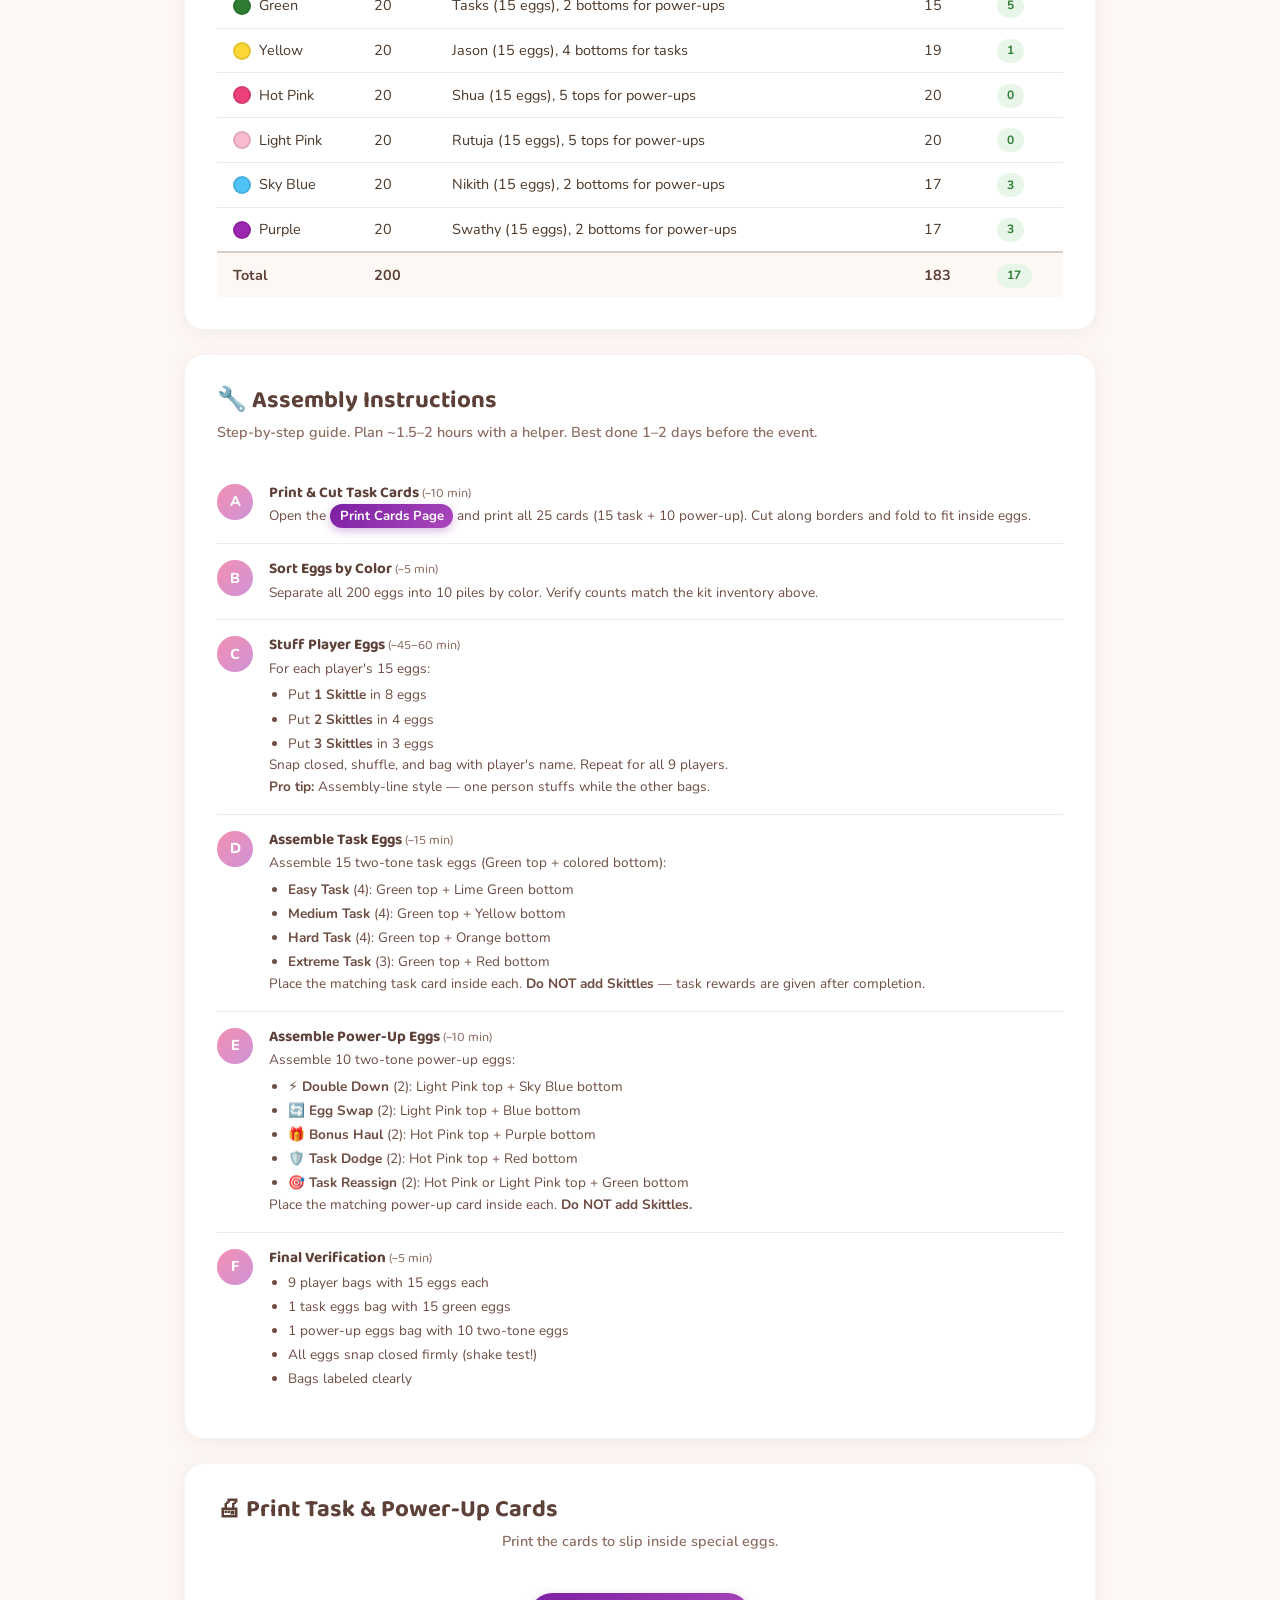
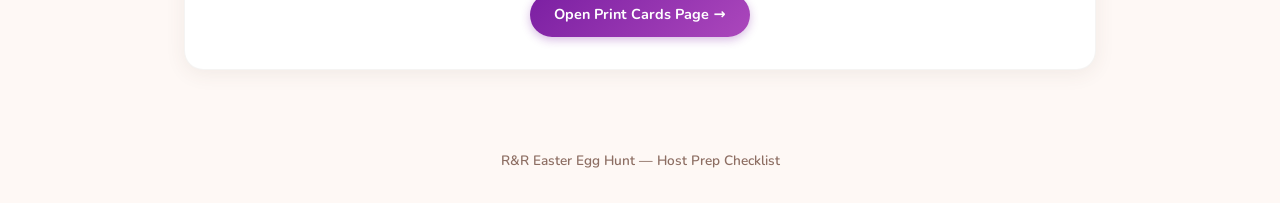
==== commit acb540eb: "Add shared nav bar to all pages via nav.js Extract nav into a shared js/nav.js that auto-injects a s" ====
--- a/site/prep.html
+++ b/site/prep.html
@@ -10,14 +10,6 @@
     <link rel="stylesheet" href="css/prep.css">
 </head>
 <body>
-
-<!-- ===== NAV ===== -->
-<nav class="prep-nav">
-    <a href="index.html">Invitation</a>
-    <a href="prep.html" class="active">Prep</a>
-    <a href="tasks-print.html">Print Cards</a>
-    <a href="scoring.html">Scoring</a>
-</nav>
 
 <!-- ===== HEADER ===== -->
 <div class="prep-header">
@@ -125,6 +117,7 @@
     R&R Easter Egg Hunt — Host Prep Checklist
 </div>
 
+<script src="js/nav.js"></script>
 <script src="js/config.js"></script>
 <script src="js/prep.js"></script>
 
--- a/site/css/prep.css
+++ b/site/css/prep.css
@@ -11,36 +11,6 @@
 h1, h2, h3, h4 {
     font-family: 'Baloo 2', 'Nunito', cursive;
     line-height: 1.2;
-}
-
-/* ===== NAV ===== */
-.prep-nav {
-    display: flex;
-    justify-content: center;
-    gap: 0.25rem;
-    background: #5d4037;
-    padding: 0.6rem 1rem;
-    flex-wrap: wrap;
-}
-
-.prep-nav a {
-    color: rgba(255, 255, 255, 0.8);
-    text-decoration: none;
-    font-weight: 700;
-    font-size: 0.85rem;
-    padding: 0.35rem 1rem;
-    border-radius: 2rem;
-    transition: all 0.2s ease;
-}
-
-.prep-nav a:hover {
-    background: rgba(255, 255, 255, 0.15);
-    color: white;
-}
-
-.prep-nav a.active {
-    background: rgba(255, 255, 255, 0.2);
-    color: white;
 }
 
 /* ===== HEADER ===== */
